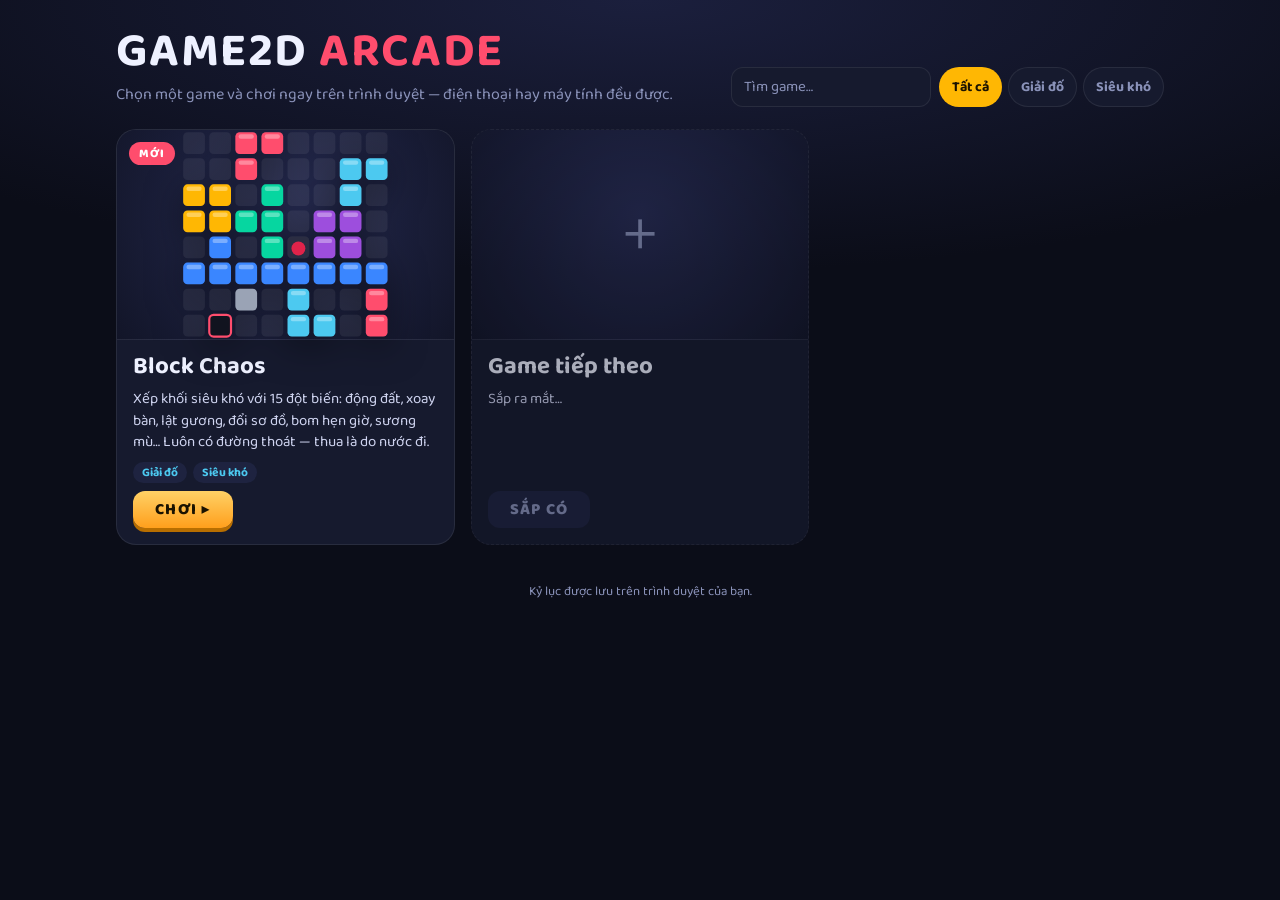
==== public/index.html @ 665a6808 "basic game" ====
<!doctype html>
<html lang="vi">
<head>
  <meta charset="utf-8">
  <meta name="viewport" content="width=device-width, initial-scale=1">
  <title>Game2D Arcade</title>
  <meta name="description" content="Sảnh game 2D chơi ngay trên trình duyệt.">
  <link rel="preconnect" href="https://fonts.googleapis.com">
  <link rel="preconnect" href="https://fonts.gstatic.com" crossorigin>
  <link href="https://fonts.googleapis.com/css2?family=Baloo+2:wght@500;700;800&display=swap" rel="stylesheet">
  <style>
    :root {
      --bg: #0b0d18;
      --panel: #161a2e;
      --panel-2: #1e2340;
      --line: #ffffff14;
      --text: #eef1ff;
      --muted: #8a92b9;
      --accent: #ffb703;
      --danger: #ff4d6d;
      --cyan: #4cc9f0;
    }
    * { box-sizing: border-box; margin: 0; padding: 0; }
    html, body {
      min-height: 100%;
      background: radial-gradient(120% 70% at 50% 0%, #1b1f3d 0%, var(--bg) 60%);
      background-color: var(--bg);
      color: var(--text);
      font-family: 'Baloo 2', system-ui, -apple-system, 'Segoe UI', sans-serif;
    }
    a { color: inherit; text-decoration: none; }

    .wrap { max-width: 1080px; margin: 0 auto; padding: 28px 16px 48px; }

    header { display: flex; align-items: flex-end; justify-content: space-between; gap: 16px; flex-wrap: wrap; margin-bottom: 22px; }
    .brand h1 { font-size: clamp(32px, 6vw, 48px); line-height: 1; letter-spacing: .03em; }
    .brand h1 span { color: var(--danger); }
    .brand p { color: var(--muted); margin-top: 6px; }

    .tools { display: flex; gap: 8px; flex-wrap: wrap; }
    .search {
      background: var(--panel); border: 1px solid var(--line); border-radius: 12px;
      color: var(--text); font: inherit; font-size: 15px;
      padding: 7px 12px; width: 200px; max-width: 100%;
    }
    .search::placeholder { color: var(--muted); }
    .filters { display: flex; gap: 6px; flex-wrap: wrap; }
    .filters button {
      border: 1px solid var(--line); background: var(--panel); color: var(--muted);
      font: inherit; font-size: 14px; font-weight: 700;
      padding: 5px 12px; border-radius: 999px; cursor: pointer;
    }
    .filters button[aria-pressed="true"] { background: var(--accent); color: #1a1200; border-color: transparent; }

    .grid { display: grid; grid-template-columns: repeat(auto-fill, minmax(280px, 1fr)); gap: 16px; }

    .card {
      position: relative;
      display: flex; flex-direction: column;
      background: var(--panel);
      border: 1px solid var(--line);
      border-radius: 20px;
      overflow: hidden;
      transition: transform .18s ease, box-shadow .18s ease, border-color .18s;
    }
    a.card:hover, a.card:focus-visible { transform: translateY(-4px); border-color: #ffb70366; box-shadow: 0 14px 36px #000a; outline: none; }
    .thumb {
      aspect-ratio: 16 / 10;
      display: grid; place-items: center;
      background: radial-gradient(circle at 50% 40%, #262b52, #121528);
      border-bottom: 1px solid var(--line);
    }
    .thumb svg { width: 62%; height: auto; filter: drop-shadow(0 8px 18px #0008); }
    .body { padding: 14px 16px 16px; display: flex; flex-direction: column; gap: 8px; flex: 1; }
    .title { display: flex; align-items: baseline; justify-content: space-between; gap: 8px; }
    .title h2 { font-size: 24px; line-height: 1.1; }
    .best { font-size: 13px; color: var(--muted); white-space: nowrap; }
    .best b { color: var(--accent); font-size: 15px; }
    .desc { color: #cfd4f0; font-size: 15px; line-height: 1.45; }
    .tags { display: flex; gap: 6px; flex-wrap: wrap; }
    .tags span { font-size: 12px; font-weight: 700; padding: 1px 9px; border-radius: 999px; background: var(--panel-2); color: var(--cyan); }
    .play {
      margin-top: auto; align-self: flex-start;
      padding: 6px 22px; border-radius: 12px;
      font-weight: 800; letter-spacing: .08em; color: #1a1200;
      background: linear-gradient(180deg, #ffd166, #ff9f1c);
      box-shadow: 0 4px 0 #b86e00;
    }
    .badge {
      position: absolute; top: 12px; left: 12px;
      font-size: 12px; font-weight: 800; letter-spacing: .08em;
      padding: 2px 10px; border-radius: 999px;
      background: var(--danger); color: #fff;
    }

    .card.soon { border-style: dashed; opacity: .7; }
    .card.soon .thumb { font-size: 56px; color: var(--muted); }
    .card.soon .play { background: var(--panel-2); color: var(--muted); box-shadow: none; }

    .empty { color: var(--muted); text-align: center; padding: 40px 0; grid-column: 1 / -1; }
    footer { margin-top: 36px; color: var(--muted); font-size: 13px; text-align: center; }

    @media (max-width: 480px) {
      .wrap { padding-top: 20px; }
      .search { width: 100%; }
      .tools { width: 100%; }
    }
  </style>
</head>
<body>
  <div class="wrap">
    <header>
      <div class="brand">
        <h1>GAME2D <span>ARCADE</span></h1>
        <p>Chọn một game và chơi ngay trên trình duyệt — điện thoại hay máy tính đều được.</p>
      </div>
      <div class="tools">
        <input id="q" class="search" type="search" placeholder="Tìm game…" aria-label="Tìm game">
        <div id="filters" class="filters" role="group" aria-label="Lọc theo thể loại"></div>
      </div>
    </header>

    <main id="grid" class="grid"></main>
    <footer>Kỷ lục được lưu trên trình duyệt của bạn.</footer>
  </div>

  <script>
    // Danh sách game — thêm game mới chỉ cần thêm 1 mục vào đây
    const GAMES = [
      {
        id: 'blockblast',
        title: 'Block Chaos',
        url: 'blockblast/',
        desc: 'Xếp khối siêu khó với 15 đột biến: động đất, xoay bàn, lật gương, đổi sơ đồ, bom hẹn giờ, sương mù… Luôn có đường thoát — thua là do nước đi.',
        tags: ['Giải đố', 'Siêu khó'],
        bestKey: 'bc_best',
        badge: 'MỚI',
        thumb: 'blocks',
      },
    ];

    const THUMBS = {
      // Mini bàn 8×8 vẽ bằng SVG
      blocks() {
        const C = ['#ff4d6d', '#ffb703', '#06d6a0', '#4cc9f0', '#9d4edd', '#3a86ff'];
        const map = [
          '..11....',
          '..1...44',
          '22.3..4.',
          '2233.55.',
          '.6.3B55.',
          '66666666',
          '..x.4..1',
          '.L..44.1',
        ];
        let s = '';
        map.forEach((row, y) => [...row].forEach((ch, x) => {
          const X = x * 12 + 1, Y = y * 12 + 1;
          s += `<rect x="${X}" y="${Y}" width="10" height="10" rx="2" fill="#ffffff10"/>`;
          if (ch === '.') return;
          if (ch === 'B') {
            s += `<rect x="${X}" y="${Y}" width="10" height="10" rx="2" fill="#2b2d42"/><circle cx="${X + 5}" cy="${Y + 5.5}" r="3.2" fill="#e0234a"/>`;
          } else if (ch === 'L') {
            s += `<rect x="${X}" y="${Y}" width="10" height="10" rx="2" fill="#11131f" stroke="#ff4d6d" stroke-width="1"/>`;
          } else if (ch === 'x') {
            s += `<rect x="${X}" y="${Y}" width="10" height="10" rx="2" fill="#9aa3b5"/>`;
          } else {
            const c = C[(+ch - 1) % C.length];
            s += `<rect x="${X}" y="${Y}" width="10" height="10" rx="2" fill="${c}"/><rect x="${X + 1.5}" y="${Y + 1}" width="7" height="2" rx="1" fill="#ffffff55"/>`;
          }
        }));
        return `<svg viewBox="0 0 96 96" aria-hidden="true">${s}</svg>`;
      },
    };

    const esc = s => String(s).replace(/[&<>"]/g, c => ({ '&': '&amp;', '<': '&lt;', '>': '&gt;', '"': '&quot;' }[c]));
    function readBest(key) {
      try { const v = JSON.parse(localStorage.getItem(key)); return typeof v === 'number' ? v : 0; } catch (e) { return 0; }
    }

    let activeTag = 'Tất cả';
    const allTags = ['Tất cả', ...new Set(GAMES.flatMap(g => g.tags))];
    const filtersEl = document.getElementById('filters');
    filtersEl.innerHTML = allTags.map(t => `<button type="button" aria-pressed="${t === activeTag}">${esc(t)}</button>`).join('');
    filtersEl.addEventListener('click', e => {
      const b = e.target.closest('button');
      if (!b) return;
      activeTag = b.textContent;
      [...filtersEl.children].forEach(x => x.setAttribute('aria-pressed', x === b));
      render();
    });
    document.getElementById('q').addEventListener('input', render);

    function render() {
      const q = document.getElementById('q').value.trim().toLowerCase();
      const list = GAMES.filter(g =>
        (activeTag === 'Tất cả' || g.tags.includes(activeTag)) &&
        (!q || (g.title + ' ' + g.desc + ' ' + g.tags.join(' ')).toLowerCase().includes(q)));
      const cards = list.map(g => {
        const best = g.bestKey ? readBest(g.bestKey) : 0;
        return `<a class="card" href="${esc(g.url)}">
          ${g.badge ? `<span class="badge">${esc(g.badge)}</span>` : ''}
          <div class="thumb">${THUMBS[g.thumb] ? THUMBS[g.thumb]() : ''}</div>
          <div class="body">
            <div class="title"><h2>${esc(g.title)}</h2>${best ? `<span class="best">Kỷ lục <b>${best}</b></span>` : ''}</div>
            <p class="desc">${esc(g.desc)}</p>
            <div class="tags">${g.tags.map(t => `<span>${esc(t)}</span>`).join('')}</div>
            <span class="play">CHƠI ▸</span>
          </div>
        </a>`;
      });
      if (!q && activeTag === 'Tất cả') {
        cards.push(`<div class="card soon"><div class="thumb">＋</div><div class="body">
          <div class="title"><h2>Game tiếp theo</h2></div>
          <p class="desc">Sắp ra mắt…</p><span class="play">SẮP CÓ</span></div></div>`);
      }
      document.getElementById('grid').innerHTML = cards.length ? cards.join('') : '<p class="empty">Không tìm thấy game nào.</p>';
    }
    render();
  </script>
</body>
</html>
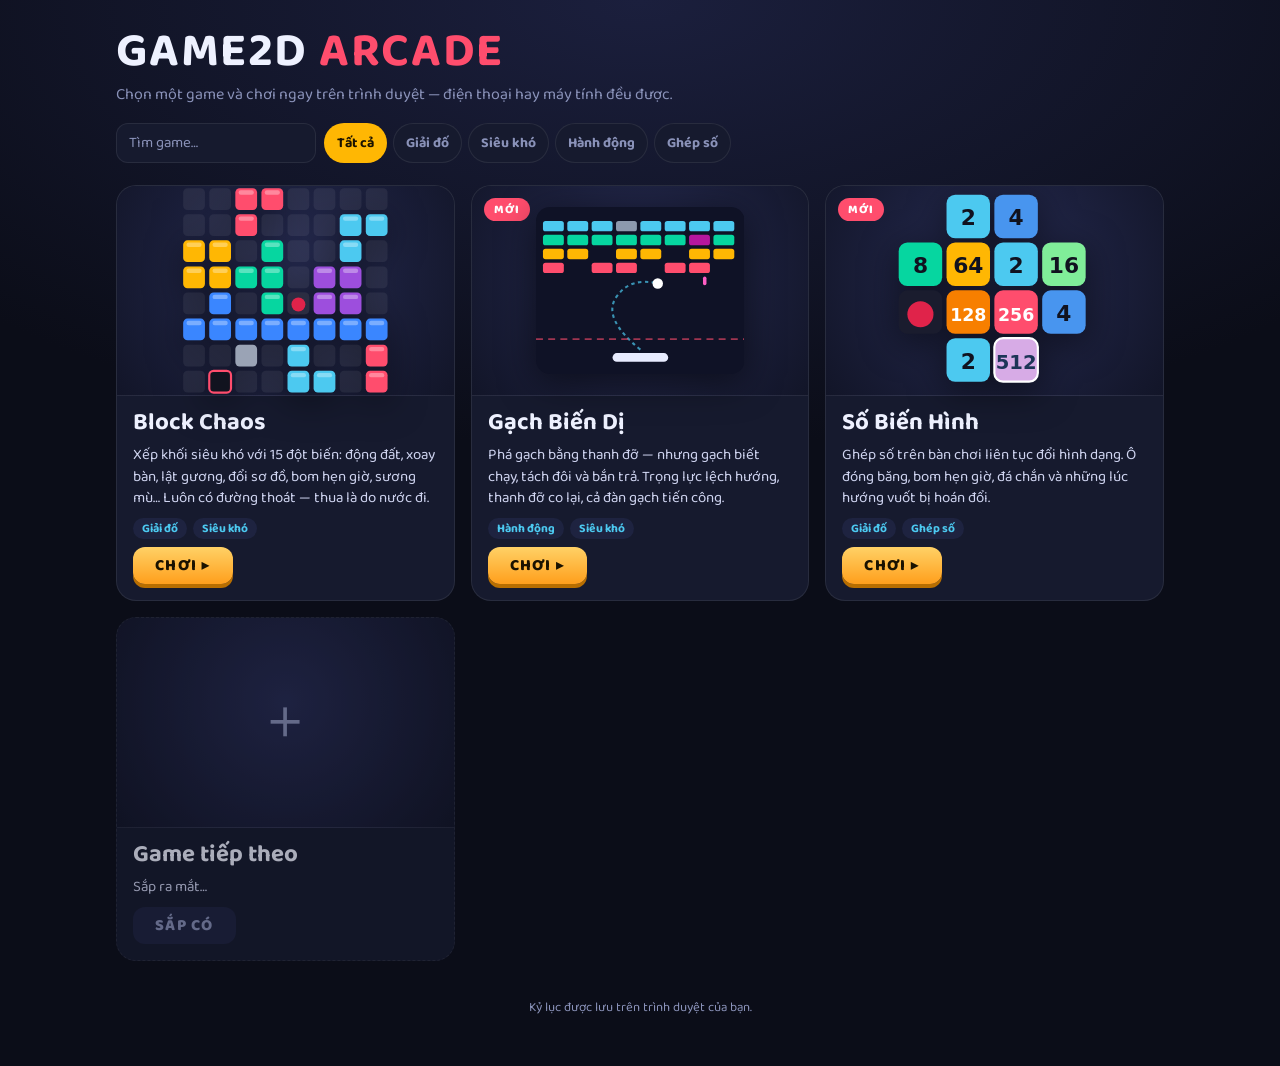
==== commit c97444f9: "brick and 2048" ====
--- a/public/index.html
+++ b/public/index.html
@@ -134,8 +134,27 @@
         desc: 'Xếp khối siêu khó với 15 đột biến: động đất, xoay bàn, lật gương, đổi sơ đồ, bom hẹn giờ, sương mù… Luôn có đường thoát — thua là do nước đi.',
         tags: ['Giải đố', 'Siêu khó'],
         bestKey: 'bc_best',
+        thumb: 'blocks',
+      },
+      {
+        id: 'brick',
+        title: 'Gạch Biến Dị',
+        url: 'brick/',
+        desc: 'Phá gạch bằng thanh đỡ — nhưng gạch biết chạy, tách đôi và bắn trả. Trọng lực lệch hướng, thanh đỡ co lại, cả đàn gạch tiến công.',
+        tags: ['Hành động', 'Siêu khó'],
+        bestKey: 'bk_best',
         badge: 'MỚI',
-        thumb: 'blocks',
+        thumb: 'brick',
+      },
+      {
+        id: 'merge',
+        title: 'Số Biến Hình',
+        url: 'merge/',
+        desc: 'Ghép số trên bàn chơi liên tục đổi hình dạng. Ô đóng băng, bom hẹn giờ, đá chắn và những lúc hướng vuốt bị hoán đổi.',
+        tags: ['Giải đố', 'Ghép số'],
+        bestKey: 'mg_best',
+        badge: 'MỚI',
+        thumb: 'merge',
       },
     ];
 
@@ -171,6 +190,48 @@
         }));
         return `<svg viewBox="0 0 96 96" aria-hidden="true">${s}</svg>`;
       },
+
+      // Sân phá gạch: vài hàng gạch, đường bay cong của bóng, thanh đỡ
+      brick() {
+        const C = ['#4cc9f0', '#06d6a0', '#ffb703', '#ff4d6d'];
+        let s = '<rect x="0" y="0" width="120" height="96" rx="8" fill="#0f1226"/>';
+        for (let r = 0; r < 4; r++) for (let c = 0; c < 8; c++) {
+          if ((r === 2 && (c === 2 || c === 5)) || (r === 3 && c % 3 === 1)) continue;
+          const x = 4 + c * 14, y = 8 + r * 8;
+          const fill = r === 1 && c === 6 ? '#b5179e' : r === 0 && c === 3 ? '#8d99ae' : C[r];
+          s += `<rect x="${x}" y="${y}" width="12" height="6" rx="1.5" fill="${fill}"/>`;
+          if (r === 3 && c === 4) s += `<line x1="${x + 6}" y1="${y + 1}" x2="${x + 6}" y2="${y + 5}" stroke="#10121f" stroke-dasharray="1.5 1"/>`;
+        }
+        s += '<path d="M60 82 Q 38 64 46 52 T 70 44" fill="none" stroke="#4cc9f0" stroke-width="1.2" stroke-dasharray="2 2" opacity=".7"/>';
+        s += '<circle cx="70" cy="44" r="3" fill="#fff"/>';
+        s += '<rect x="96" y="40" width="2" height="5" rx="1" fill="#ff5ec4"/>';
+        s += '<line x1="0" y1="76" x2="120" y2="76" stroke="#ff4d6d" stroke-dasharray="4 3" opacity=".6"/>';
+        s += '<rect x="44" y="84" width="32" height="5" rx="2.5" fill="#e8ecff"/>';
+        return `<svg viewBox="0 0 120 96" aria-hidden="true">${s}</svg>`;
+      },
+
+      // Bàn ghép số hình chữ thập, có ô băng và bom
+      merge() {
+        const cells = [
+          [1, 0, 2], [2, 0, 4], [0, 1, 8], [1, 1, 64], [2, 1, 2], [3, 1, 16],
+          [0, 2, 'B'], [1, 2, 128], [2, 2, 256], [3, 2, 4], [1, 3, 2], [2, 3, 'I'],
+        ];
+        const color = v => ({ 2: '#4cc9f0', 4: '#4895ef', 8: '#06d6a0', 16: '#80ed99', 64: '#ffb703', 128: '#f77f00', 256: '#ff4d6d' }[v]);
+        let s = '';
+        for (const [x, y, v] of cells) {
+          const X = 4 + x * 22, Y = 4 + y * 22;
+          if (v === 'B') {
+            s += `<rect x="${X}" y="${Y}" width="20" height="20" rx="4" fill="#1a1c2e"/><circle cx="${X + 10}" cy="${Y + 11}" r="6" fill="#e0234a"/>`;
+          } else if (v === 'I') {
+            s += `<rect x="${X}" y="${Y}" width="20" height="20" rx="4" fill="#ff5ec4"/><rect x="${X}" y="${Y}" width="20" height="20" rx="4" fill="#bde0fe" fill-opacity=".6" stroke="#fff"/>` +
+              `<text x="${X + 10}" y="${Y + 14}" text-anchor="middle" font-size="9" font-weight="800" fill="#1d3557" font-family="system-ui">512</text>`;
+          } else {
+            s += `<rect x="${X}" y="${Y}" width="20" height="20" rx="4" fill="${color(v)}"/>` +
+              `<text x="${X + 10}" y="${Y + 14}" text-anchor="middle" font-size="${v > 99 ? 8 : 10}" font-weight="800" fill="${v <= 64 ? '#10121f' : '#fff'}" font-family="system-ui">${v}</text>`;
+          }
+        }
+        return `<svg viewBox="0 0 96 96" aria-hidden="true">${s}</svg>`;
+      },
     };
 
     const esc = s => String(s).replace(/[&<>"]/g, c => ({ '&': '&amp;', '<': '&lt;', '>': '&gt;', '"': '&quot;' }[c]));
